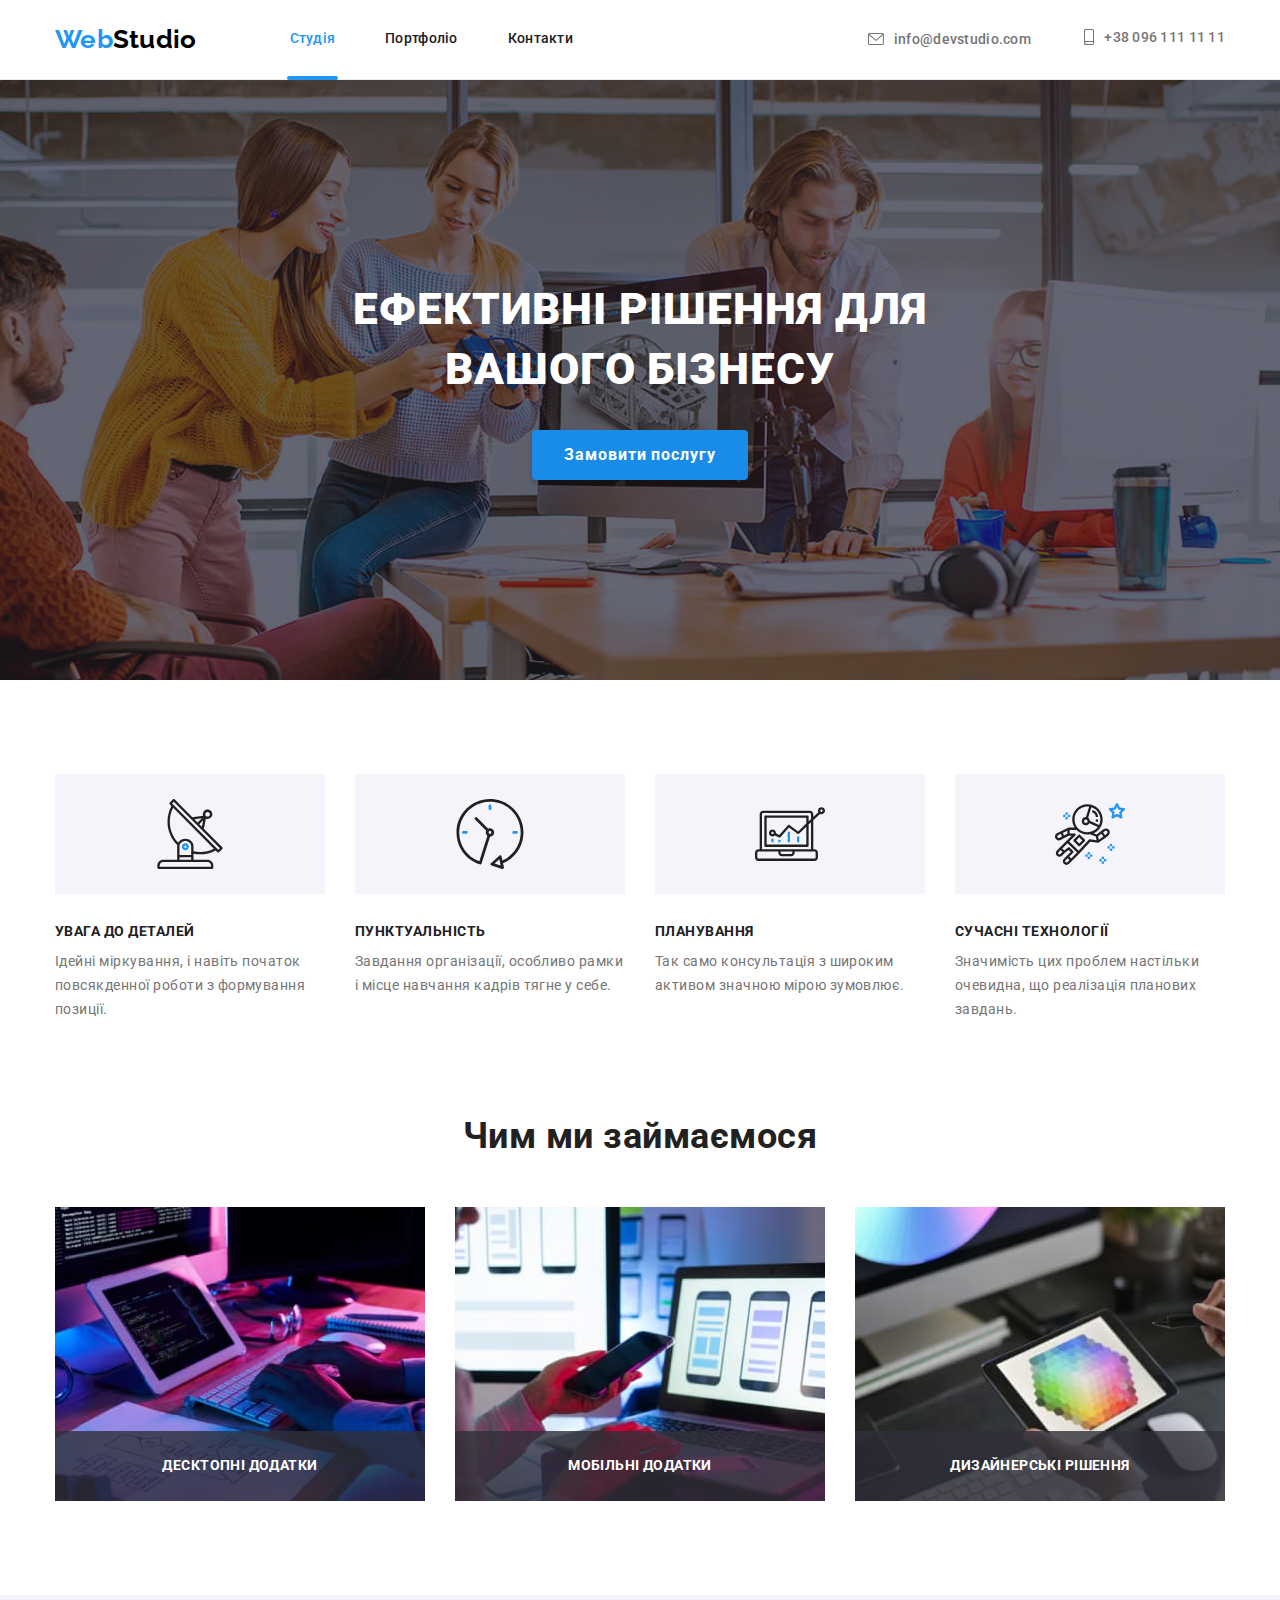
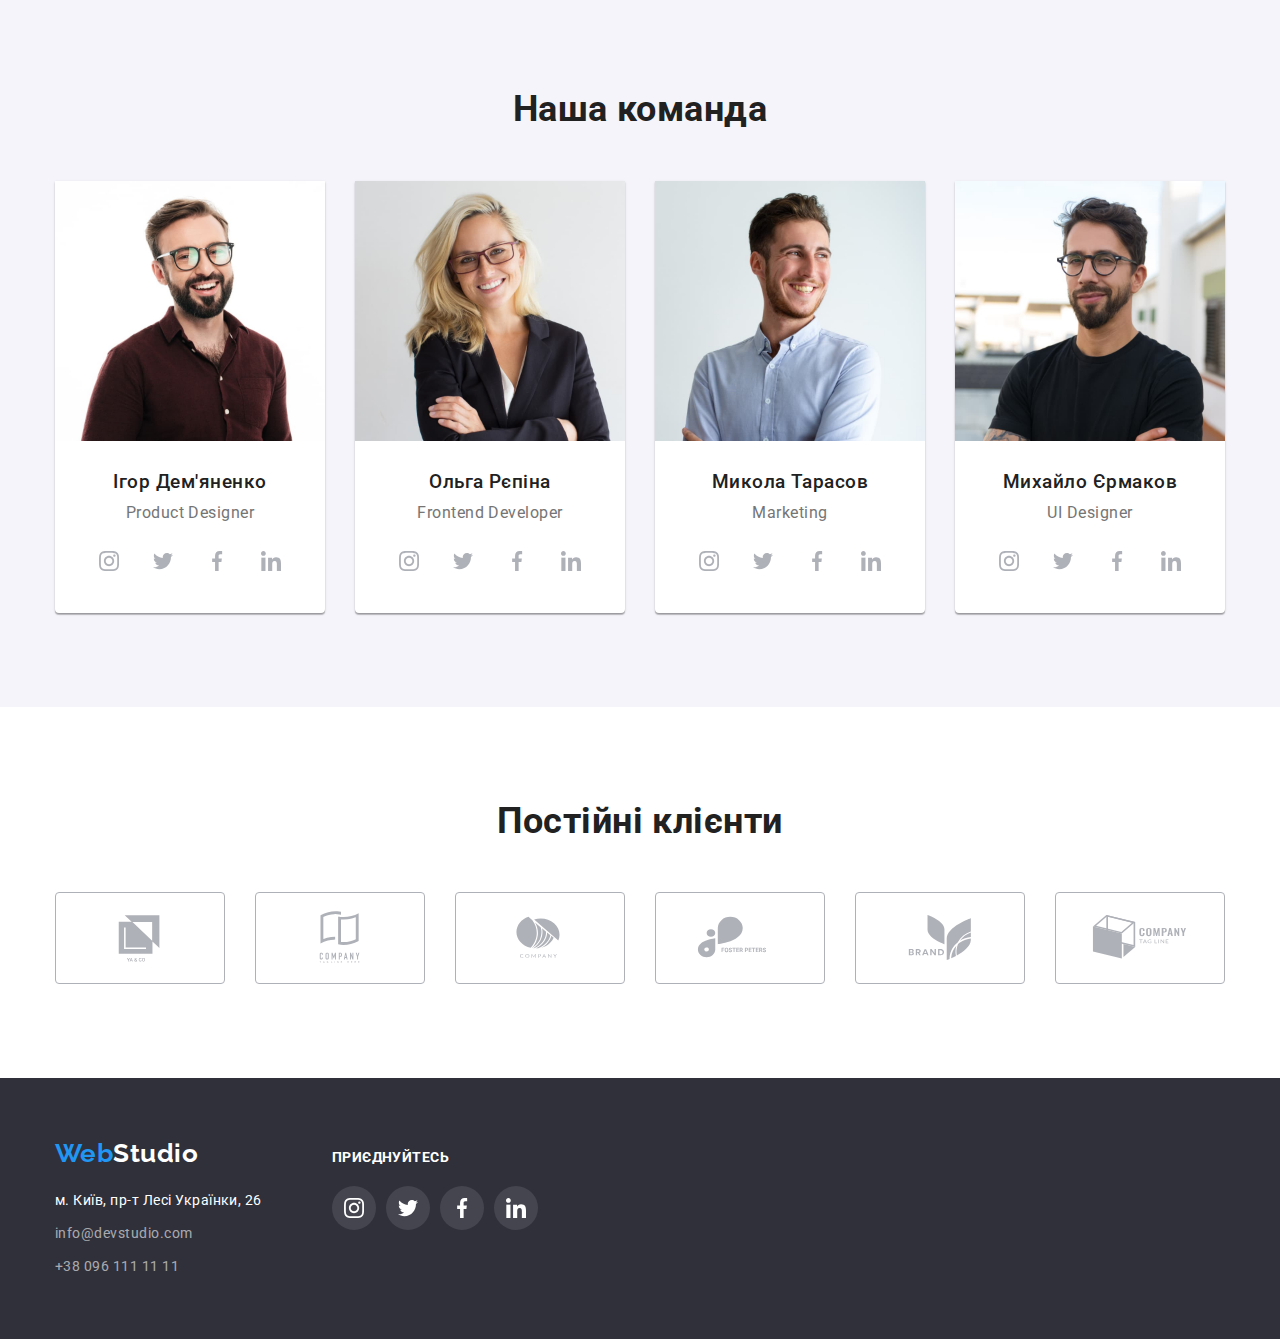
==== index.html @ ce102ca3 "Copied hw5" ====
<!DOCTYPE html>
<html lang="uk">

<head>
    <meta charset="UTF-8">
    <meta name="viewport" content="width=device-width, initial-scale=1.0">
    <title>goit-hw5</title>
    <link
        href="https://fonts.googleapis.com/css2?family=Raleway:wght@700&family=Roboto:wght@400;500;700;900&display=swap"
        rel="stylesheet">
    <link rel="stylesheet" href="https://cdn.jsdelivr.net/npm/modern-normalize@1.1.0/modern-normalize.min.css" />
    <link rel="stylesheet" href="./css/style.css">
</head>

<body>
    <header class="header">
        <div class="header-container container">
            <nav class="header-nav">
                <a href="./index.html" lang="en" class="header-logo logo link"><span
                        class="logo-feature">Web</span>Studio</a>
                <ul class="menu list">
                    <li class="menu-item">
                        <a class="menu-link link current" href="./index.html">Студія</a>
                    </li>
                    <li class="menu-item">
                        <a class="menu-link link" href="./portfolio.html">Портфоліо</a>
                    </li>
                    <li class="menu-item">
                        <a class="menu-link link" href="">Контакти</a>
                    </li>
                </ul>
            </nav>
            <div class="header-links">
                <a class="header-email link" href="mailto:info@devstudio.com">
                    <svg class="email-icon" width="16" height="12">
                        <use href="./images/icons.svg#icon-envelope"></use>
                    </svg>
                    info@devstudio.com</a>
                <a href="tel:+380961111111" class="header-phone-number link">
                    <svg class="tel-icon" width="10" height="16">
                        <use href="./images/icons.svg#icon-smartphone"></use>
                    </svg>
                    +38 096 111 11 11</a>
            </div>
        </div>
    </header>
    <main>
        <section class="hero">
            <div class="hero-container container">
                <h1 class="hero-title">Ефективні рішення для вашого бізнесу</h1>
                <button data-modal-open type="button" class="hero-btn btn">Замовити послугу</button>
                <div class="backdrop is-hidden" data-modal>
                    <div class="modal">
                        <button type="button" class="modal-close-btn" data-modal-close>
                            <svg class="modal-close-btn-icon" width="18" height="18">
                                <use href="./images/icons.svg#icon-close"></use>
                            </svg>
                        </button>
                    </div>
                </div>
            </div>
        </section>
        <section class="feature section">
            <div class="feature-container container">
                <h2 class="feature-title visually-hidden">Особливості</h2>
                <ul class="feature-list list">
                    <li class="feature-item">
                        <div class="feature-icon-wrapper">
                            <svg class="feature-icon icon-antenna" width="70" height="70">
                                <use href="./images/icons.svg#icon-antenna"></use>
                            </svg>
                        </div>
                        <h3 class="feature-sub-title">УВАГА ДО ДЕТАЛЕЙ</h3>
                        <p class="feature-text">Ідейні міркування, і навіть початок повсякденної роботи з формування
                            позиції.</p>
                    </li>
                    <li class="feature-item">
                        <div class="feature-icon-wrapper">
                            <svg class="feature-icon" width="70" height="70">
                                <use href="./images/icons.svg#icon-clock"></use>
                            </svg>
                        </div>
                        <h3 class="feature-sub-title">ПУНКТУАЛЬНІСТЬ</h3>
                        <p class="feature-text">Завдання організації, особливо рамки і місце навчання кадрів тягне у
                            себе.
                        </p>
                    </li>
                    <li class="feature-item">
                        <div class="feature-icon-wrapper">
                            <svg class="feature-icon" width="70" height="70">
                                <use href="./images/icons.svg#icon-diagram"></use>
                            </svg>
                        </div>
                        <h3 class="feature-sub-title">ПЛАНУВАННЯ</h3>
                        <p class="feature-text">Так само консультація з широким активом значною мірою зумовлює.</p>
                    </li>
                    <li class="feature-item">
                        <div class="feature-icon-wrapper">
                            <svg class="feature-icon" width="70" height="70">
                                <use href="./images/icons.svg#icon-astronaut"></use>
                            </svg>
                        </div>
                        <h3 class="feature-sub-title">СУЧАСНІ ТЕХНОЛОГІЇ</h3>
                        <p class="feature-text">Значимість цих проблем настільки очевидна, що реалізація планових
                            завдань.
                        </p>
                    </li>
                </ul>
            </div>
        </section>
        <section class="field section">
            <div class="container">
                <h2 class="field-title title">Чим ми займаємося</h2>
                <ul class="field-list list">
                    <li class="field-item">
                        <div class="field-thumb">
                            <img src="./images/field/field1.jpg" alt="десктопні додатки" class="field-img img"
                                width="370" height="294">
                            <h3 class="field-img-title">Десктопні додатки</h3>
                        </div>
                    </li>
                    <li class="field-item">
                        <div class="field-thumb">
                            <img src="./images/field/field2.jpg" alt="мобільні додатки" class="field-img img"
                                width="370" height="294">
                            <h3 class="field-img-title">Мобільні додатки</h3>
                        </div>
                    </li>
                    <li class="field-item">
                        <div class="field-thumb">
                            <img src="./images/field/field3.jpg" alt="дизайнерські рішення" class="field-img img"
                                width="370" height="294">
                            <h3 class="field-img-title">Дизайнерські рішення</h3>
                        </div>
                    </li>
                </ul>
            </div>
        </section>
        <section class="team section">
            <div class="container">
                <h2 class="team-title title">Наша команда</h2>
                <ul class="team-list list">
                    <li class="staff">
                        <img src="./images/staff/staff1.jpg" alt="фото Ігор Дем'яненко" class="staff-img img"
                            width="270" height="260">
                        <div class="staff-content-wrapper">
                            <h3 class="staff-title">Ігор Дем'яненко</h3>
                            <p class="staff-position">Product Designer</p>
                            <ul class="social-list list">
                                <li class="social-list-item">
                                    <a href="" class="social-list-link">
                                        <svg class="social-list-icon" width="20" height="20">
                                            <use href="./images/icons.svg#icon-instagram"></use>
                                        </svg>
                                    </a>
                                </li>
                                <li class="social-list-item">
                                    <a href="" class="social-list-link">
                                        <svg class="social-list-icon" width="20" height="20">
                                            <use href="./images/icons.svg#icon-twitter"></use>
                                        </svg>
                                    </a>
                                </li>
                                <li class="social-list-item">
                                    <a href="" class="social-list-link">
                                        <svg class="social-list-icon" width="20" height="20">
                                            <use href="./images/icons.svg#icon-facebook"></use>
                                        </svg>
                                    </a>
                                </li>
                                <li class="social-list-item">
                                    <a href="" class="social-list-link">
                                        <svg class="social-list-icon" width="20" height="20">
                                            <use href="./images/icons.svg#icon-linkedin"></use>
                                        </svg>
                                    </a>
                                </li>
                            </ul>
                        </div>
                    </li>
                    <li class="staff">
                        <img src="./images/staff/staff2.jpg" alt="фото Ольга Рєпіна" class="staff-img img" width="270"
                            height="260">
                        <div class="staff-content-wrapper">
                            <h3 class="staff-title">Ольга Рєпіна</h3>
                            <p class="staff-position">Frontend Developer</p>
                            <ul class="social-list list">
                                <li class="social-list-item">
                                    <a href="" class="social-list-link">
                                        <svg class="social-list-icon" width="20" height="20">
                                            <use href="./images/icons.svg#icon-instagram"></use>
                                        </svg>
                                    </a>
                                </li>
                                <li class="social-list-item">
                                    <a href="" class="social-list-link">
                                        <svg class="social-list-icon" width="20" height="20">
                                            <use href="./images/icons.svg#icon-twitter"></use>
                                        </svg>
                                    </a>
                                </li>
                                <li class="social-list-item">
                                    <a href="" class="social-list-link">
                                        <svg class="social-list-icon" width="20" height="20">
                                            <use href="./images/icons.svg#icon-facebook"></use>
                                        </svg>
                                    </a>
                                </li>
                                <li class="social-list-item">
                                    <a href="" class="social-list-link">
                                        <svg class="social-list-icon" width="20" height="20">
                                            <use href="./images/icons.svg#icon-linkedin"></use>
                                        </svg>
                                    </a>
                                </li>
                            </ul>
                        </div>
                    </li>
                    <li class="staff">
                        <img src="./images/staff/staff3.jpg" alt="фото Микола Тарасов" class="staff-img img" width="270"
                            height="260">
                        <div class="staff-content-wrapper">
                            <h3 class="staff-title">Микола Тарасов</h3>
                            <p class="staff-position">Marketing</p>
                            <ul class="social-list list">
                                <li class="social-list-item">
                                    <a href="" class="social-list-link">
                                        <svg class="social-list-icon" width="20" height="20">
                                            <use href="./images/icons.svg#icon-instagram"></use>
                                        </svg>
                                    </a>
                                </li>
                                <li class="social-list-item">
                                    <a href="" class="social-list-link">
                                        <svg class="social-list-icon" width="20" height="20">
                                            <use href="./images/icons.svg#icon-twitter"></use>
                                        </svg>
                                    </a>
                                </li>
                                <li class="social-list-item">
                                    <a href="" class="social-list-link">
                                        <svg class="social-list-icon" width="20" height="20">
                                            <use href="./images/icons.svg#icon-facebook"></use>
                                        </svg>
                                    </a>
                                </li>
                                <li class="social-list-item">
                                    <a href="" class="social-list-link">
                                        <svg class="social-list-icon" width="20" height="20">
                                            <use href="./images/icons.svg#icon-linkedin"></use>
                                        </svg>
                                    </a>
                                </li>
                            </ul>
                        </div>
                    </li>
                    <li class="staff">
                        <img src="./images/staff/staff4.jpg" alt="фото Михайло Єрмаков" class="staff-img img"
                            width="270" height="260">
                        <div class="staff-content-wrapper">
                            <h3 class="staff-title">Михайло Єрмаков</h3>
                            <p class="staff-position">UI Designer</p>
                            <ul class="social-list list">
                                <li class="social-list-item">
                                    <a href="" class="social-list-link">
                                        <svg class="social-list-icon" width="20" height="20">
                                            <use href="./images/icons.svg#icon-instagram"></use>
                                        </svg>
                                    </a>
                                </li>
                                <li class="social-list-item">
                                    <a href="" class="social-list-link">
                                        <svg class="social-list-icon" width="20" height="20">
                                            <use href="./images/icons.svg#icon-twitter"></use>
                                        </svg>
                                    </a>
                                </li>
                                <li class="social-list-item">
                                    <a href="" class="social-list-link">
                                        <svg class="social-list-icon" width="20" height="20">
                                            <use href="./images/icons.svg#icon-facebook"></use>
                                        </svg>
                                    </a>
                                </li>
                                <li class="social-list-item">
                                    <a href="" class="social-list-link">
                                        <svg class="social-list-icon" width="20" height="20">
                                            <use href="./images/icons.svg#icon-linkedin"></use>
                                        </svg>
                                    </a>
                                </li>
                            </ul>
                        </div>
                    </li>
                </ul>
            </div>
        </section>
        <section class="clients section">
            <div class="container">
                <h2 class="clients-title title">Постійні клієнти</h2>
                <ul class="clients-list list">
                    <li class="clients-item">
                        <a href="" class="clients-link">
                            <svg class="clients-icon" width="106" height="60">
                                <use href="./images/icons.svg#icon-logo1"></use>
                            </svg>
                        </a>
                    </li>
                    <li class="clients-item">
                        <a href="" class="clients-link">
                            <svg class="clients-icon" width="106" height="60">
                                <use href="./images/icons.svg#icon-logo2"></use>
                            </svg>
                        </a>
                    </li>
                    <li class="clients-item">
                        <a href="" class="clients-link">
                            <svg class="clients-icon" width="106" height="60">
                                <use href="./images/icons.svg#icon-logo3"></use>
                            </svg>
                        </a>
                    </li>
                    <li class="clients-item">
                        <a href="" class="clients-link">
                            <svg class="clients-icon" width="106" height="60">
                                <use href="./images/icons.svg#icon-logo4"></use>
                            </svg>
                        </a>
                    </li>
                    <li class="clients-item">
                        <a href="" class="clients-link">
                            <svg class="clients-icon" width="106" height="60">
                                <use href="./images/icons.svg#icon-logo5"></use>
                            </svg>
                        </a>
                    </li>
                    <li class="clients-item">
                        <a href="" class="clients-link">
                            <svg class="clients-icon" width="106" height="60">
                                <use href="./images/icons.svg#icon-logo6"></use>
                            </svg>
                        </a>
                    </li>
                </ul>
            </div>

        </section>
    </main>
    <footer class="footer">
        <div class="container footer-container">
            <div class="footer-address">
                <a href="./index.html" lang="en" class="footer-logo logo link"><span
                        class="logo-feature">Web</span>Studio</a>
                <address class="contact">
                    <ul class="contact-list list">
                        <li class="contact-item">
                            <a href="https://goo.gl/maps/WSS5QyxdvY6HkFST6" target="_blank" rel="noopener noreferrer"
                                class="contact-address link"> м. Київ,
                                пр-т Лесі Українки, 26</a>
                        </li>
                        <li class="contact-item">
                            <a href="mailto:info@devstudio.com" class="contact-email link">info@devstudio.com</a> <br>
                        </li>
                        <li class="contact-item">
                            <a href="tel:+380961111111" class="contact-phone link">+38 096 111 11 11</a>
                        </li>
                    </ul>
                </address>
            </div>
            <div class="footer-social">
                <h3 class="footer-social-title">приєднуйтесь</h3>
                <ul class="social-list list">
                    <li class="social-list-item">
                        <a href="" class="social-list-link social-list-link-footer">
                            <svg class="social-list-icon social-list-icon-footer" width="20" height="20">
                                <use href="./images/icons.svg#icon-instagram"></use>
                            </svg>
                        </a>
                    </li>
                    <li class="social-list-item">
                        <a href="" class="social-list-link social-list-link-footer">
                            <svg class="social-list-icon social-list-icon-footer" width="20" height="20">
                                <use href="./images/icons.svg#icon-twitter"></use>
                            </svg>
                        </a>
                    </li>
                    <li class="social-list-item">
                        <a href="" class="social-list-link social-list-link-footer">
                            <svg class="social-list-icon social-list-icon-footer" width="20" height="20">
                                <use href="./images/icons.svg#icon-facebook"></use>
                            </svg>
                        </a>
                    </li>
                    <li class="social-list-item">
                        <a href="" class="social-list-link social-list-link-footer">
                            <svg class="social-list-icon social-list-icon-footer" width="20" height="20">
                                <use href="./images/icons.svg#icon-linkedin"></use>
                            </svg>
                        </a>
                    </li>
                </ul>
            </div>
        </div>
    </footer>
    <script src="./js/modal.js"></script>
</body>

</html>
---- css/style.css ----
/* цвет основного текста #212121 */
/* вторичный цвет текста  #757575*/
/* цвет инфо текста rgba(255, 255, 255, 0.6) */
/* акцент #2196F3 */

:root {
  --primary-font: 'Roboto', sans-serif;
  --secondary-font: 'Raleway', sans-serif;
  --primary-text-color: #212121;
  --desc-text-color: #757575;
  --info-text-color: rgba(255, 255, 255, 0.6);
  --accent-color: #2196f3;
  --transition-dur-and-func: 250ms cubic-bezier(0.4, 0, 0.2, 1);
}

h1,
h2,
h3,
h4,
h5,
h6,
p {
  margin-top: 0;
  margin-bottom: 0;
}

ul,
ol {
  margin-top: 0;
  margin-bottom: 0;
  padding-left: 0;
}

.img {
  display: block;
}

.list {
  list-style: none;
}

.link {
  text-decoration: none;
}

.btn {
  cursor: pointer;
  border: none;
}

body {
  background-color: white;
  color: var(--primary-text-color);
  font-family: var(--primary-font);
  font-weight: 400;
  font-style: normal;
  letter-spacing: 0.03em;
}

.visually-hidden {
  position: absolute;
  width: 1px;
  height: 1px;
  margin: -1px;
  padding: 0;
  overflow: hidden;
  border: 0;
  clip: rect(0 0 0 0);
}

.container {
  width: 1200px;
  margin: 0 auto;
  padding-left: 15px;
  padding-right: 15px;
  /* outline: 1px solid tomato; */
}

.section {
  padding: 94px 0;
}

/* ==================== COMPONENTS ==================== */
.title {
  font-weight: 700;
  font-size: 36px;
  line-height: 1.16;
  text-align: center;
  margin-bottom: 50px;
}

.logo {
  font-family: var(--secondary-font);
  font-weight: 700;
  font-size: 26px;
  line-height: 1.19;
}
/* ==================== /COMPONENTS ==================== */

/* ==================== HEADER ==================== */
.header {
  font-weight: 500;
  font-size: 14px;
  line-height: 1.14;
  letter-spacing: 0.02em;
  padding: 24px 0;
  border-bottom: 1px solid #ececec;
}

.header-container {
  display: flex;
  align-items: center;
  justify-content: space-between;
}

.header-nav {
  display: flex;
  column-gap: 93px;
  align-items: center;
}

.menu {
  display: flex;
  column-gap: 50px;
}

.header-logo {
  color: #000000;
}

.logo-feature {
  color: var(--accent-color);
}

.menu-link {
  color: var(--primary-text-color);
  transition: color var(--transition-dur-and-func);
}

.menu-link:hover,
.menu-link:focus {
  color: var(--accent-color);
}

.current {
  position: relative;
  color: var(--accent-color);
}

.current::after {
  content: '';
  position: absolute;
  top: 100%;
  left: -5%;
  width: 110%;
  border: 2px solid var(--accent-color);
  border-radius: 2px;
  background: var(--accent-color);
  margin-top: 30px;
}

/* email */
.header-email {
  display: inline-flex;
  align-items: center;
  column-gap: 10px;
  color: var(--desc-text-color);
  margin-right: 50px;
  transition: color var(--transition-dur-and-func);
}

.header-email:hover,
.header-email:focus {
  color: var(--accent-color);
}

.email-icon {
  fill: var(--desc-text-color);
  transition: fill var(--transition-dur-and-func);
}

.header-email:hover .email-icon,
.header-email:focus .email-icon {
  fill: var(--accent-color);
}

/* tel */
.header-phone-number {
  display: inline-flex;
  align-items: center;
  column-gap: 10px;
  color: var(--desc-text-color);
  transition: color var(--transition-dur-and-func);
}

.header-phone-number:hover,
.header-phone-number:focus {
  color: var(--accent-color);
}

.tel-icon {
  fill: var(--desc-text-color);
  transition: fill var(--transition-dur-and-func);
}

.header-phone-number:hover .tel-icon,
.header-phone-number:focus .tel-icon {
  fill: var(--accent-color);
}
/* ==================== /HEADER ==================== */

/* ==================== HERO ==================== */
.hero {
  text-align: center;
  letter-spacing: 0.06em;

  max-width: 1600px;
  height: 600px;
  margin: 0 auto;
  background-image: linear-gradient(to right, rgba(47, 48, 58, 0.4), rgba(47, 48, 58, 0.4)),
    url('../images/hero/hero.jpg');
  background-repeat: no-repeat;
  background-size: cover;
  background-position: center center;
}

.hero-container {
  padding: 200px 0;
}

.hero-title {
  font-weight: 900;
  font-size: 44px;
  line-height: 1.36;
  text-transform: uppercase;
  color: #ffffff;
  max-width: 696px;
  margin: 0 auto;
  margin-bottom: 30px;
}

.hero-btn {
  font-weight: 700;
  font-size: 16px;
  line-height: 1.88;
  letter-spacing: 0.06em;
  background-color: #188ce8;
  color: #ffffff;
  transition: background-color var(--transition-dur-and-func);
  box-shadow: 0px 4px 4px rgba(0, 0, 0, 0.15);
  border-radius: 4px;
  padding: 10px 32px;
}

.hero-btn:hover,
.hero-btn:focus {
  background-color: var(--accent-color);
}
/* ==================== /HERO ==================== */

/* ==================== BACKDROP ==================== */
.backdrop.is-hidden {
  visibility: hidden;
  opacity: 0;
  pointer-events: none;
}

.backdrop {
  position: fixed;
  top: 0;
  left: 0;
  z-index: 1000;
  width: 100%;
  height: 100%;
  background-color: rgba(0, 0, 0, 0.2);
  opacity: 1;
  visibility: visible;
  transition: opacity var(--transition-dur-and-func), visibility var(--transition-dur-and-func);
}

.modal {
  position: absolute;
  top: 50%;
  left: 50%;
  transform: translate(-50%, -50%);
  min-width: 528px;
  min-height: 581px;
  background-color: #fff;
  padding: 40px;
}

.modal-close-btn {
  position: absolute;
  top: 8px;
  right: 8px;
  display: flex;
  justify-content: center;
  align-items: center;
  width: 30px;
  height: 30px;
  border-radius: 50%;
  background-color: transparent;
  transition: border-color var(--transition-dur-and-func);
  border: 1px solid rgba(0, 0, 0, 0.1);
  padding: 0;
}

.modal-close-btn:hover,
.modal-close-btn:focus {
  border-color: var(--accent-color);
}

.modal-close-btn-icon {
  fill: #303030;
  transition: fill var(--transition-dur-and-func);
}

.modal-close-btn:hover .modal-close-btn-icon,
.modal-close-btn:focus .modal-close-btn-icon {
  fill: var(--accent-color);
}

/* ==================== /BACKDROP ==================== */

/* ==================== FEATURE ==================== */
.feature-list {
  display: flex;
  flex-wrap: wrap;
  gap: 30px;
}

.feature-item {
  flex-basis: calc((100% - 90px) / 4);
}

.feature-icon-wrapper {
  display: flex;
  justify-content: center;
  align-items: center;
  height: 120px;
  background-color: #f5f4fa;
  margin-bottom: 30px;
}

.feature-sub-title {
  font-weight: 700;
  font-size: 14px;
  line-height: 1.14;
  text-transform: uppercase;
  margin-bottom: 10px;
}

.feature-text {
  font-size: 14px;
  line-height: 1.71;
  color: var(--desc-text-color);
}
/* ==================== /FEATURE ==================== */

/* ==================== FIELD ==================== */
.field {
  padding-top: 0;
}

.field-list {
  display: flex;
  flex-wrap: wrap;
  gap: 30px;
}

.field-item {
  flex-basis: calc((100% - 60px) / 3);
}
.field-thumb {
  position: relative;
}

.field-img-title {
  position: absolute;
  top: 88%;
  left: 50%;
  transform: translate(-50%, -50%);
  width: 100%;
  font-weight: 700;
  font-size: 14px;
  line-height: 1.14;
  text-align: center;
  letter-spacing: 0.03em;
  text-transform: uppercase;
  color: #ffffff;
  background: rgba(47, 48, 58, 0.8);
  padding: 27px 0;
}

/* ==================== /FIELD ==================== */

/* ==================== TEAM ==================== */
.team {
  background-color: #f5f4fa;
}

.team-list {
  display: flex;
  flex-wrap: wrap;
  gap: 30px;
}

.staff {
  flex-basis: calc((100% - 90px) / 4);
  font-size: 16px;
  line-height: 1.19;
  box-shadow: 0px 1px 3px rgba(0, 0, 0, 0.12), 0px 1px 1px rgba(0, 0, 0, 0.14),
    0px 2px 1px rgba(0, 0, 0, 0.2);
  border-radius: 0px 0px 4px 4px;
  background-color: #fff;
}

.staff-content-wrapper {
  padding: 30px 0;
  text-align: center;
}

.staff-title {
  font-weight: 500;
  margin-bottom: 10px;
}

.staff-position {
  color: var(--desc-text-color);
  margin-bottom: 16px;
}

.social-list {
  display: flex;
  justify-content: center;
  column-gap: 10px;
}

.social-list-link {
  display: flex;
  justify-content: center;
  align-items: center;
  width: 44px;
  height: 44px;
  border-radius: 50%;
  background-color: #ffffff;
  transition: background-color var(--transition-dur-and-func);
}

.social-list-link:hover,
.social-list-link:focus {
  background-color: var(--accent-color);
}

.social-list-icon {
  fill: #afb1b8;
  transition: fill var(--transition-dur-and-func);
}

.social-list-link:hover .social-list-icon,
.social-list-link:focus .social-list-icon {
  fill: #ffffff;
}
/* ==================== /TEAM ==================== */

/* ==================== CLIENTS ==================== */
.clients-list {
  display: flex;
  flex-wrap: wrap;
  gap: 30px;
}

.clients-item {
  flex-basis: calc((100% - 150px) / 6);
}

.clients-link {
  display: flex;
  justify-content: center;
  align-items: center;
  height: 92px;
  border: 1px solid #afb1b8;
  border-radius: 4px;
  transition: border var(--transition-dur-and-func);
}

.clients-icon {
  fill: #afb1b8;
  transition: fill var(--transition-dur-and-func);
}

.clients-link:hover,
.clients-link:focus {
  border: 1px solid var(--accent-color);
}

.clients-link:hover .clients-icon,
.clients-link:focus .clients-icon {
  fill: var(--accent-color);
}
/* ==================== /CLIENTS ==================== */

/* ==================== PORTFOLIO ==================== */
.filters-menu {
  display: flex;
  justify-content: center;
  flex-wrap: wrap;
  column-gap: 8px;
  margin-bottom: 50px;
}

.filters-btn {
  min-width: 73px;
  padding: 6px 22px;
  font-style: normal;
  font-weight: 500;
  font-size: 16px;
  line-height: 1.62;
  letter-spacing: 0.03em;
  background-color: #f5f4fa;
  transition: box-shadow var(--transition-dur-and-func),
    background-color var(--transition-dur-and-func), color var(--transition-dur-and-func);
  border-radius: 4px;
}

.filters-btn:hover,
.filters-btn:focus {
  box-shadow: 0px 3px 1px rgba(0, 0, 0, 0.1), 0px 1px 2px rgba(0, 0, 0, 0.08),
    0px 2px 2px rgba(0, 0, 0, 0.12);
  background-color: var(--accent-color);
  color: #ffffff;
}

.project-list {
  display: flex;
  flex-wrap: wrap;
  gap: 30px;
}

.project-item {
  flex-basis: calc((100% - 60px) / 3);
  transition: box-shadow var(--transition-dur-and-func);
}

.project-item:hover,
.project-item:focus {
  box-shadow: 0px 1px 1px rgba(0, 0, 0, 0.12), 0px 4px 4px rgba(0, 0, 0, 0.06),
    1px 4px 6px rgba(0, 0, 0, 0.16);
}

.project-wrapper {
  border: 1px solid #eeeeee;
  border-top: 0;
  padding: 20px 24px;
}

.project-title {
  font-style: normal;
  font-weight: 700;
  font-size: 18px;
  line-height: 2;
  letter-spacing: 0.06em;
  color: var(--primary-text-color);
  margin-bottom: 4px;
}

.project-text {
  font-style: normal;
  font-size: 16px;
  line-height: 1.88;
  color: var(--desc-text-color);
}

.project-thumb {
  position: relative;
  overflow: hidden;
}

.project-thumb-text {
  outline: 1px solid tomato;
  position: absolute;
  top: 50%;
  left: 0%;
  transform: translateY(90%);
  transition: transform 250ms cubic-bezier(0.4, 0, 0.2, 1);
  width: 100%;
  height: 100%;
  opacity: 1;
  font-size: 18px;
  line-height: 1.56;
  letter-spacing: 0.03em;
  background: rgba(33, 150, 243, 0.9);
  color: #ffffff;
  padding: 63px 24px;
}

.project-item:hover .project-thumb-text,
.project-item:focus .project-thumb-text {
  transform: translateY(-50%);
}
/* ==================== /PORTFOLIO ==================== */

/* ==================== FOOTER ==================== */
.footer {
  background-color: #2f303a;
  padding: 60px 0;
}

.footer-logo {
  color: #ffffff;
}

.contact {
  margin-top: 20px;
}

.contact-item {
  font-style: normal;
  font-size: 14px;
  line-height: 1.71;
  margin-bottom: 9px;
}
.contact-item:last-child {
  margin-bottom: 0;
}

.contact-address {
  color: #ffffff;
}

.contact-phone,
.contact-email {
  color: var(--info-text-color);
}

/* social */
.footer-container {
  display: flex;
  column-gap: 70px;
}

.footer-social-title {
  font-style: normal;
  font-weight: 700;
  font-size: 14px;
  line-height: 1.14;
  letter-spacing: 0.03em;
  text-transform: uppercase;
  color: #ffffff;
  margin-bottom: 20px;
  margin-top: 12px;
}

.social-list-icon-footer {
  fill: #ffffff;
}
.social-list-link-footer {
  background: rgba(255, 255, 255, 0.1);
}

/* ==================== /FOOTER ==================== */
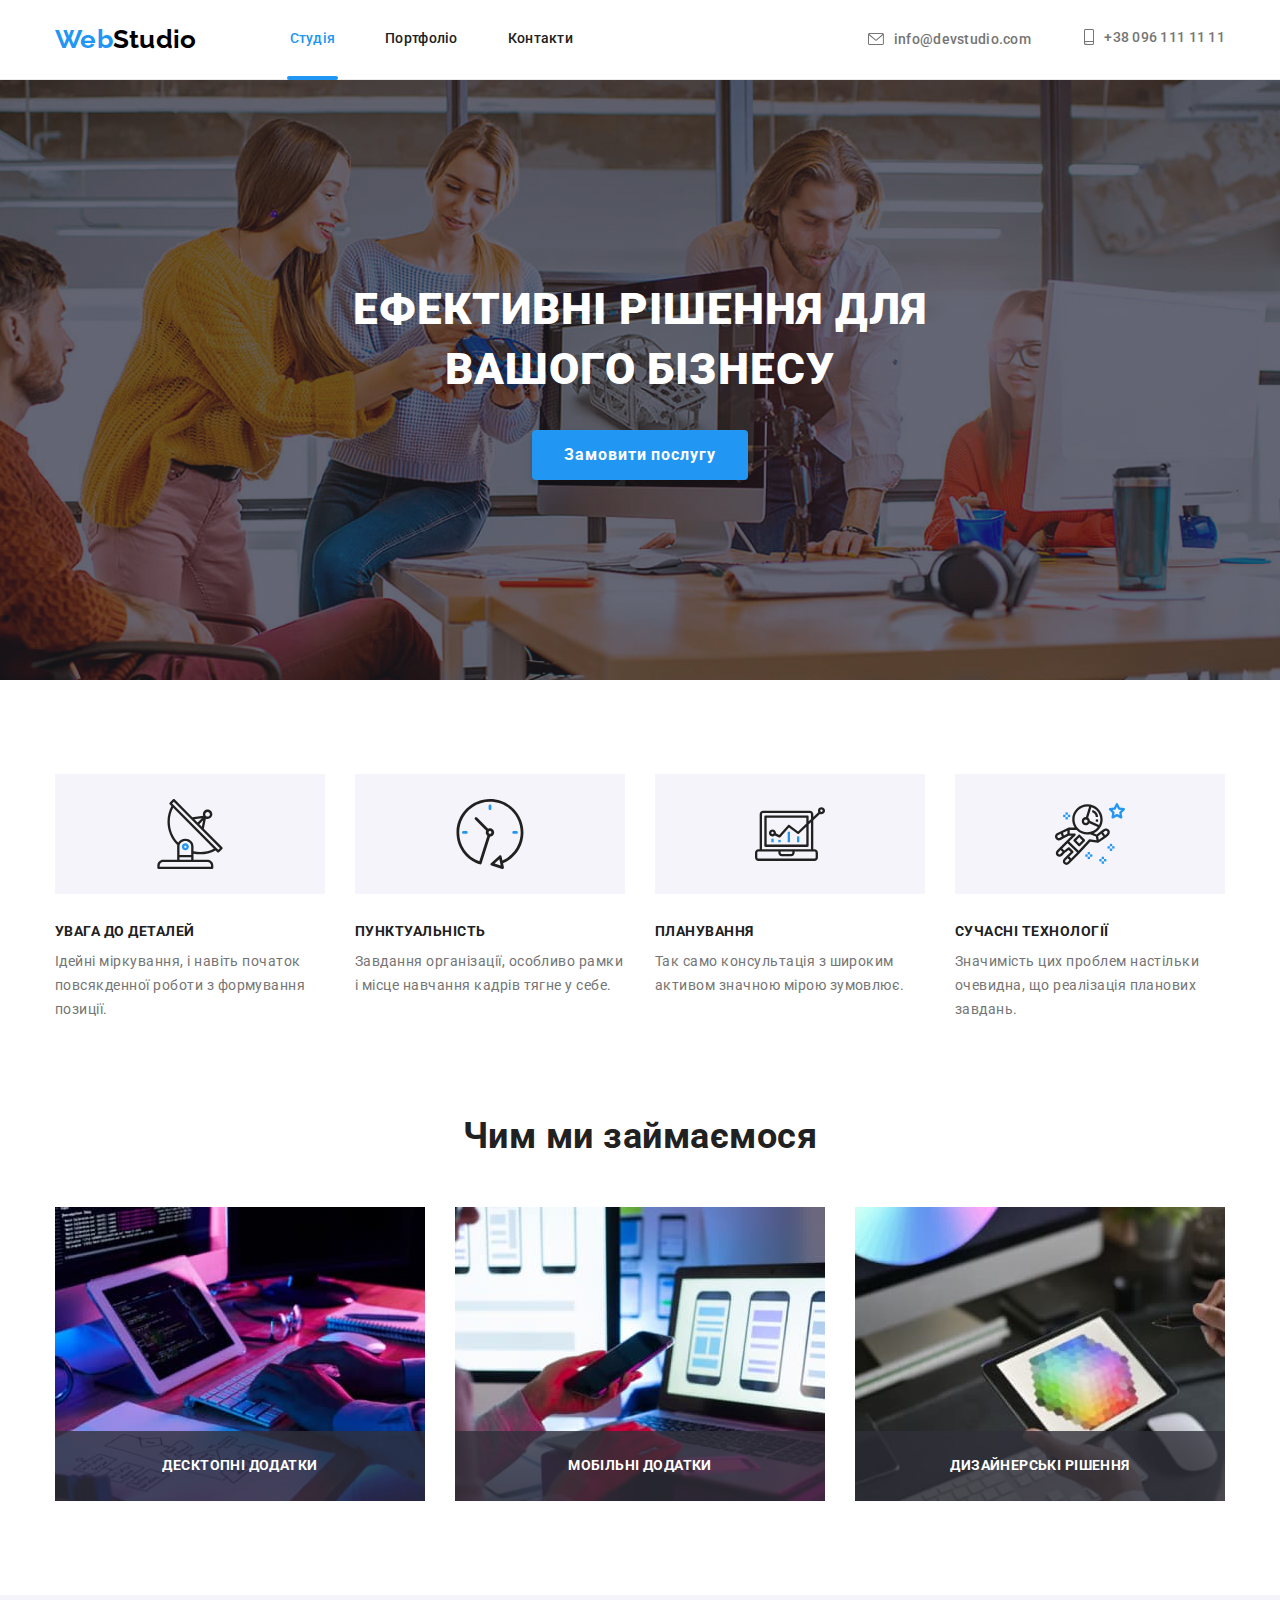
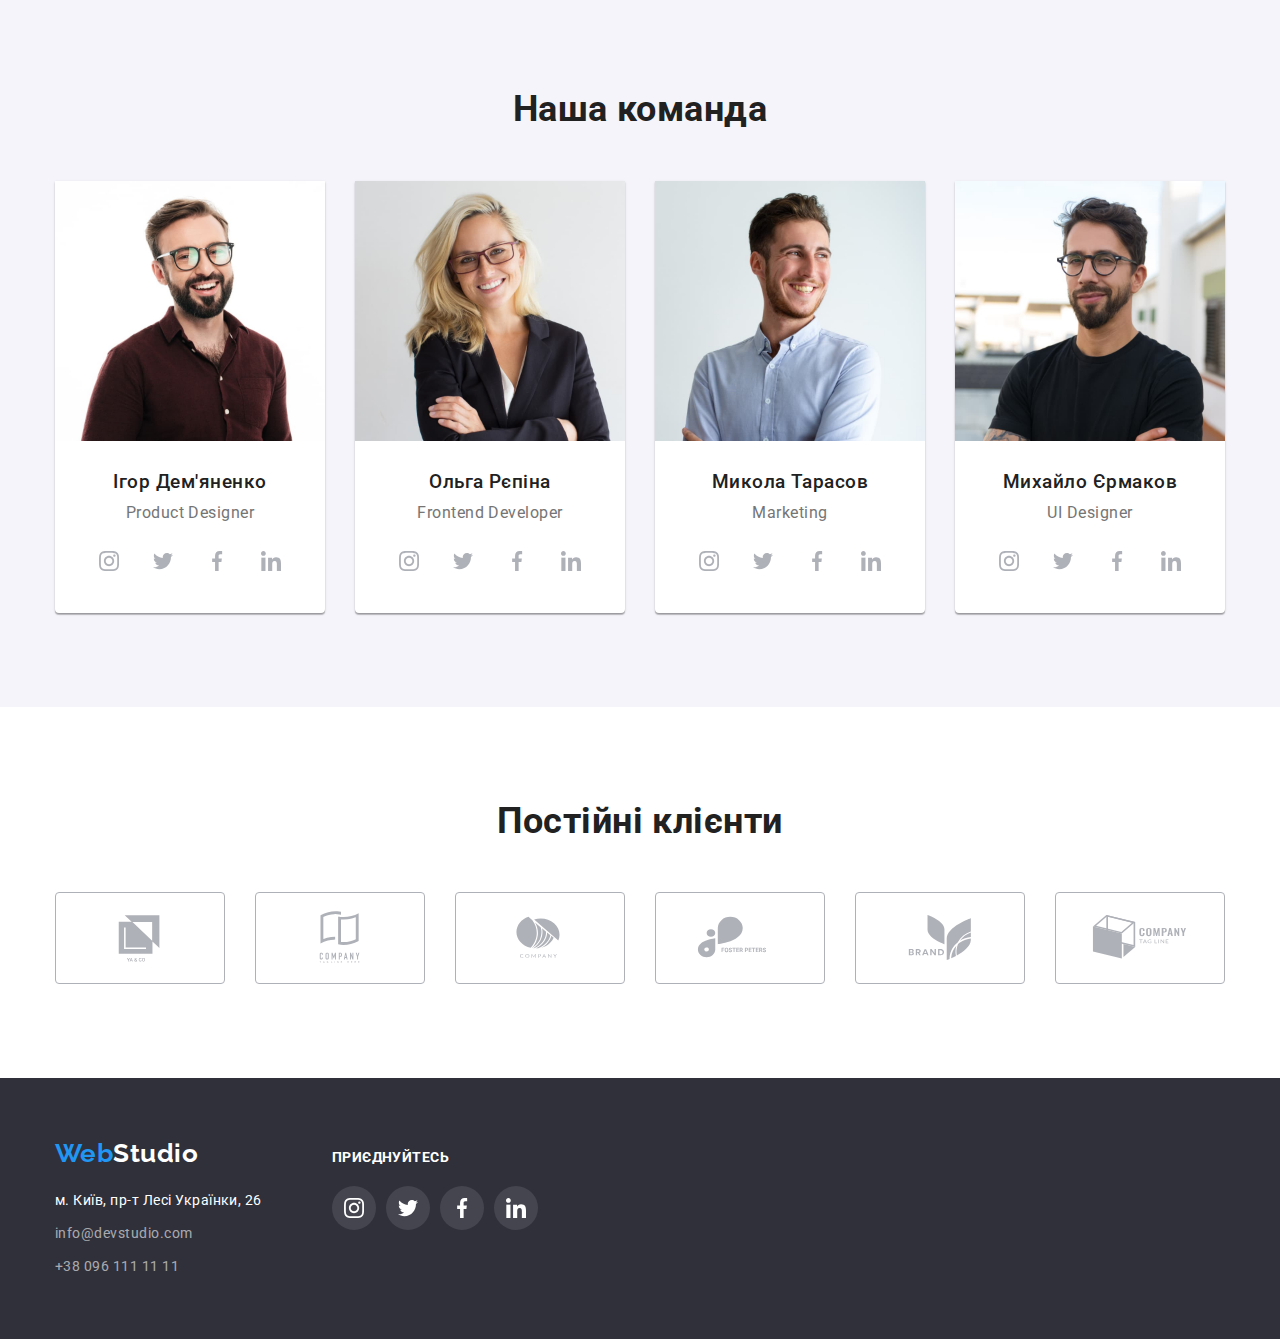
==== commit 8cf01a28: "Added modal form" ====
--- a/index.html
+++ b/index.html
@@ -48,7 +48,7 @@
         <section class="hero">
             <div class="hero-container container">
                 <h1 class="hero-title">Ефективні рішення для вашого бізнесу</h1>
-                <button data-modal-open type="button" class="hero-btn btn">Замовити послугу</button>
+                <button data-modal-open type="button" class="hero-btn blue-btn btn">Замовити послугу</button>
                 <div class="backdrop is-hidden" data-modal>
                     <div class="modal">
                         <button type="button" class="modal-close-btn" data-modal-close>
@@ -56,6 +56,54 @@
                                 <use href="./images/icons.svg#icon-close"></use>
                             </svg>
                         </button>
+                        <p class="modal-caption">Залиште свої дані, ми вам передзвонимо</p>
+                        <form class="modal-form">
+                            <label class="modal-form-field">
+                                <span class="modal-form-field-desc">Ім'я</span>
+                                <span class="modal-form-input-wrapper">
+                                    <input name="user_name" type="text" class="modal-form-input"
+                                        pattern="[a-zA-Zа-яА-ЯіІїЇ]+" required />
+                                    <svg class="modal-form-icon" width="18" height="18">
+                                        <use href="./images/icons.svg#icon-person-modal"></use>
+                                    </svg>
+                                </span>
+                            </label>
+                            <label class="modal-form-field">
+                                <span class="modal-form-field-desc">Телефон</span>
+                                <span class="modal-form-input-wrapper">
+                                    <input name="user_phone_number" type="tel" class="modal-form-input"
+                                        pattern="[0-9]{3}-[0-9]{3}-[0-9]{2}-[0-9]{2}" required />
+                                    <svg class="modal-form-icon modal-phone-icon" width="18" height="18">
+                                        <use href="./images/icons.svg#icon-phone"></use>
+                                    </svg>
+                                </span>
+                            </label>
+                            <label class="modal-form-field">
+                                <span class="modal-form-field-desc">Пошта</span>
+                                <span class="modal-form-input-wrapper">
+                                    <input name="user_phone_number" type="email" class="modal-form-input" required />
+                                    <svg class="modal-form-icon" width="18" height="18">
+                                        <use href="./images/icons.svg#icon-email-modal"></use>
+                                    </svg>
+                                </span>
+                            </label>
+                            <label class="modal-form-field">
+                                <span class="modal-form-field-desc">Коментар</span>
+                                <textarea name="user_message" class="modal-form-message"
+                                    placeholder="Введіть текст"></textarea>
+                            </label>
+                            <label class="modal-form-check-wrapper">
+                                <input name="user_policy" type="checkbox" class="modal-form-check visually-hidden" />
+                                <svg class="modal-form-own-check" width="16" height="16">
+                                    <use class="modal-form-own-check-icon" href="./images/icons.svg#icon-check">
+                                    </use>
+                                </svg>
+                                Погоджуюся з розсилкою та приймаю&nbsp;<a class="modal-form-check-link" href="">Умови
+                                    договору</a>
+                            </label>
+                            <button type="submit" class="modal-form-btn blue-btn btn">Відправити</button>
+
+                        </form>
                     </div>
                 </div>
             </div>
--- a/css/style.css
+++ b/css/style.css
@@ -94,6 +94,23 @@
   font-weight: 700;
   font-size: 26px;
   line-height: 1.19;
+}
+
+.blue-btn:hover,
+.blue-btn:focus {
+  background-color: #188ce8;
+}
+
+.blue-btn {
+  font-weight: 700;
+  font-size: 16px;
+  line-height: 1.88;
+  letter-spacing: 0.06em;
+  background-color: var(--accent-color);
+  color: #ffffff;
+  transition: background-color var(--transition-dur-and-func);
+  box-shadow: 0px 4px 4px rgba(0, 0, 0, 0.15);
+  border-radius: 4px;
 }
 /* ==================== /COMPONENTS ==================== */
 
@@ -240,21 +257,7 @@
 }
 
 .hero-btn {
-  font-weight: 700;
-  font-size: 16px;
-  line-height: 1.88;
-  letter-spacing: 0.06em;
-  background-color: #188ce8;
-  color: #ffffff;
-  transition: background-color var(--transition-dur-and-func);
-  box-shadow: 0px 4px 4px rgba(0, 0, 0, 0.15);
-  border-radius: 4px;
   padding: 10px 32px;
-}
-
-.hero-btn:hover,
-.hero-btn:focus {
-  background-color: var(--accent-color);
 }
 /* ==================== /HERO ==================== */
 
@@ -319,8 +322,135 @@
 .modal-close-btn:focus .modal-close-btn-icon {
   fill: var(--accent-color);
 }
-
 /* ==================== /BACKDROP ==================== */
+
+/* ==================== MODAL FORM ==================== */
+.modal-caption {
+  font-weight: 700;
+  font-size: 20px;
+  line-height: 1.15;
+  text-align: center;
+  margin-bottom: 12px;
+}
+
+.modal-form {
+  display: flex;
+  flex-direction: column;
+  row-gap: 10px;
+}
+
+.modal-form-field-desc {
+  display: block;
+  text-align: start;
+  font-size: 12px;
+  line-height: 1.16;
+  letter-spacing: 0.01em;
+  color: var(--desc-text-color);
+  margin-bottom: 4px;
+}
+
+.modal-form-input-wrapper {
+  position: relative;
+  display: block;
+}
+
+.modal-form-input {
+  width: 100%;
+  height: 40px;
+  border: 1px solid rgba(33, 33, 33, 0.2);
+  border-radius: 4px;
+  padding-left: 42px;
+  transition: border-color var(--transition-dur-and-func);
+}
+
+.modal-form-input:focus {
+  outline: none;
+  border-color: var(--accent-color);
+}
+.modal-phone-icon {
+  padding: 2.5px;
+}
+
+.modal-form-icon {
+  position: absolute;
+  top: 50%;
+  left: 12px;
+  transform: translateY(-50%);
+  display: block;
+  transition: fill var(--transition-dur-and-func);
+}
+
+.modal-form-input:focus + .modal-form-icon {
+  fill: var(--accent-color);
+}
+
+.modal-form-message {
+  width: 100%;
+  height: 120px;
+  resize: none;
+  padding: 12px 16px;
+  border: 1px solid rgba(33, 33, 33, 0.2);
+  border-radius: 4px;
+  transition: border-color var(--transition-dur-and-func);
+}
+
+.modal-form-message::placeholder {
+  font-size: 12px;
+  line-height: 1.16;
+  letter-spacing: 0.01em;
+  color: rgba(117, 117, 117, 0.5);
+}
+
+.modal-form-message:focus {
+  outline: none;
+  border-color: var(--accent-color);
+}
+
+.modal-form-check-wrapper {
+  display: flex;
+  align-items: center;
+  font-size: 14px;
+  line-height: 1.71;
+  color: var(--desc-text-color);
+}
+
+.modal-form-own-check {
+  border: 1px solid var(--primary-text-color);
+  border-radius: 4px;
+  cursor: pointer;
+  padding: 2px;
+  margin-right: 8px;
+}
+
+.modal-form-check:checked + .modal-form-own-check {
+  background-color: var(--accent-color);
+  border-color: var(--accent-color);
+}
+
+.modal-form-check:focus + .modal-form-own-check {
+  outline: 2px solid rgba(0, 0, 255, 0.5);
+}
+
+.modal-form-own-check-icon {
+  display: none;
+  fill: #ffffff;
+}
+
+.modal-form-check:checked + .modal-form-own-check .modal-form-own-check-icon {
+  display: block;
+}
+
+.modal-form-check-link {
+  color: var(--accent-color);
+}
+
+.modal-form-btn {
+  align-self: center;
+  padding: 10px 52px;
+  margin-top: 20px;
+}
+
+/* ==================== /MODAL FORM ==================== */
 
 /* ==================== FEATURE ==================== */
 .feature-list {
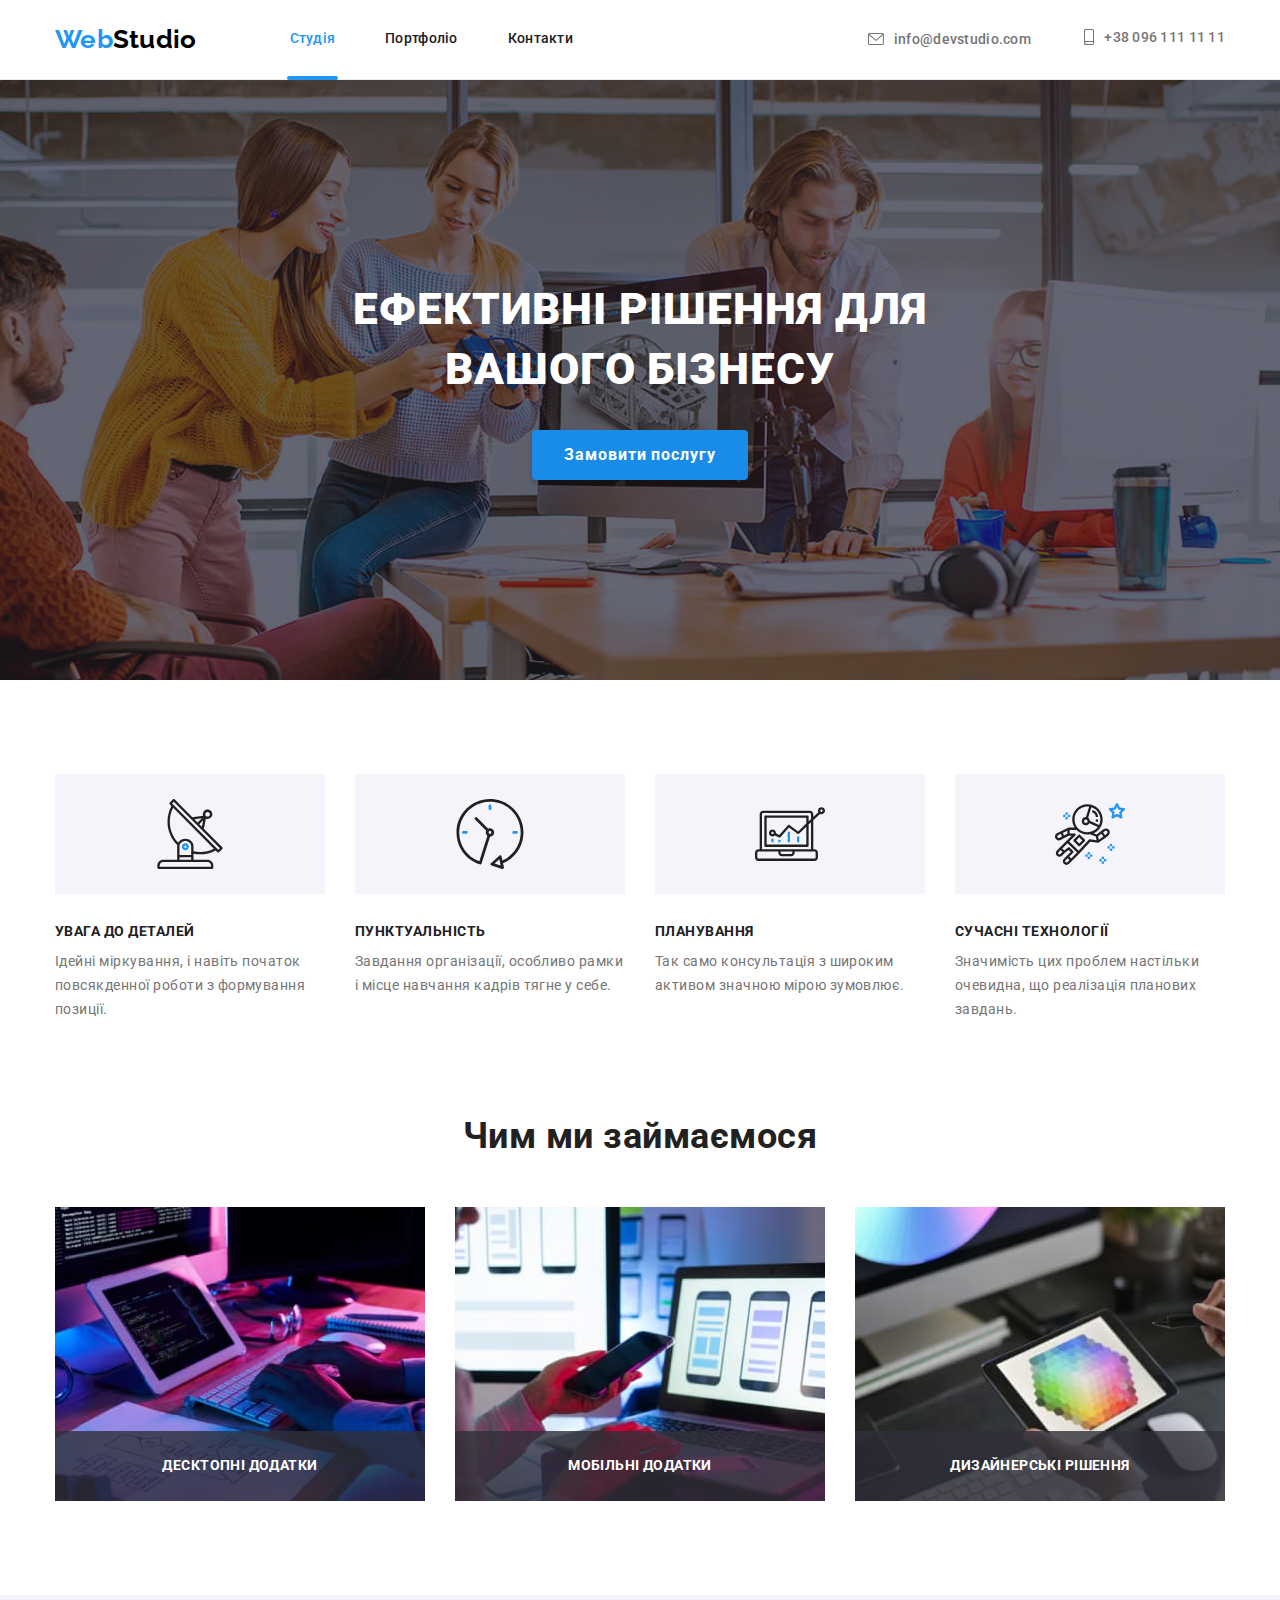
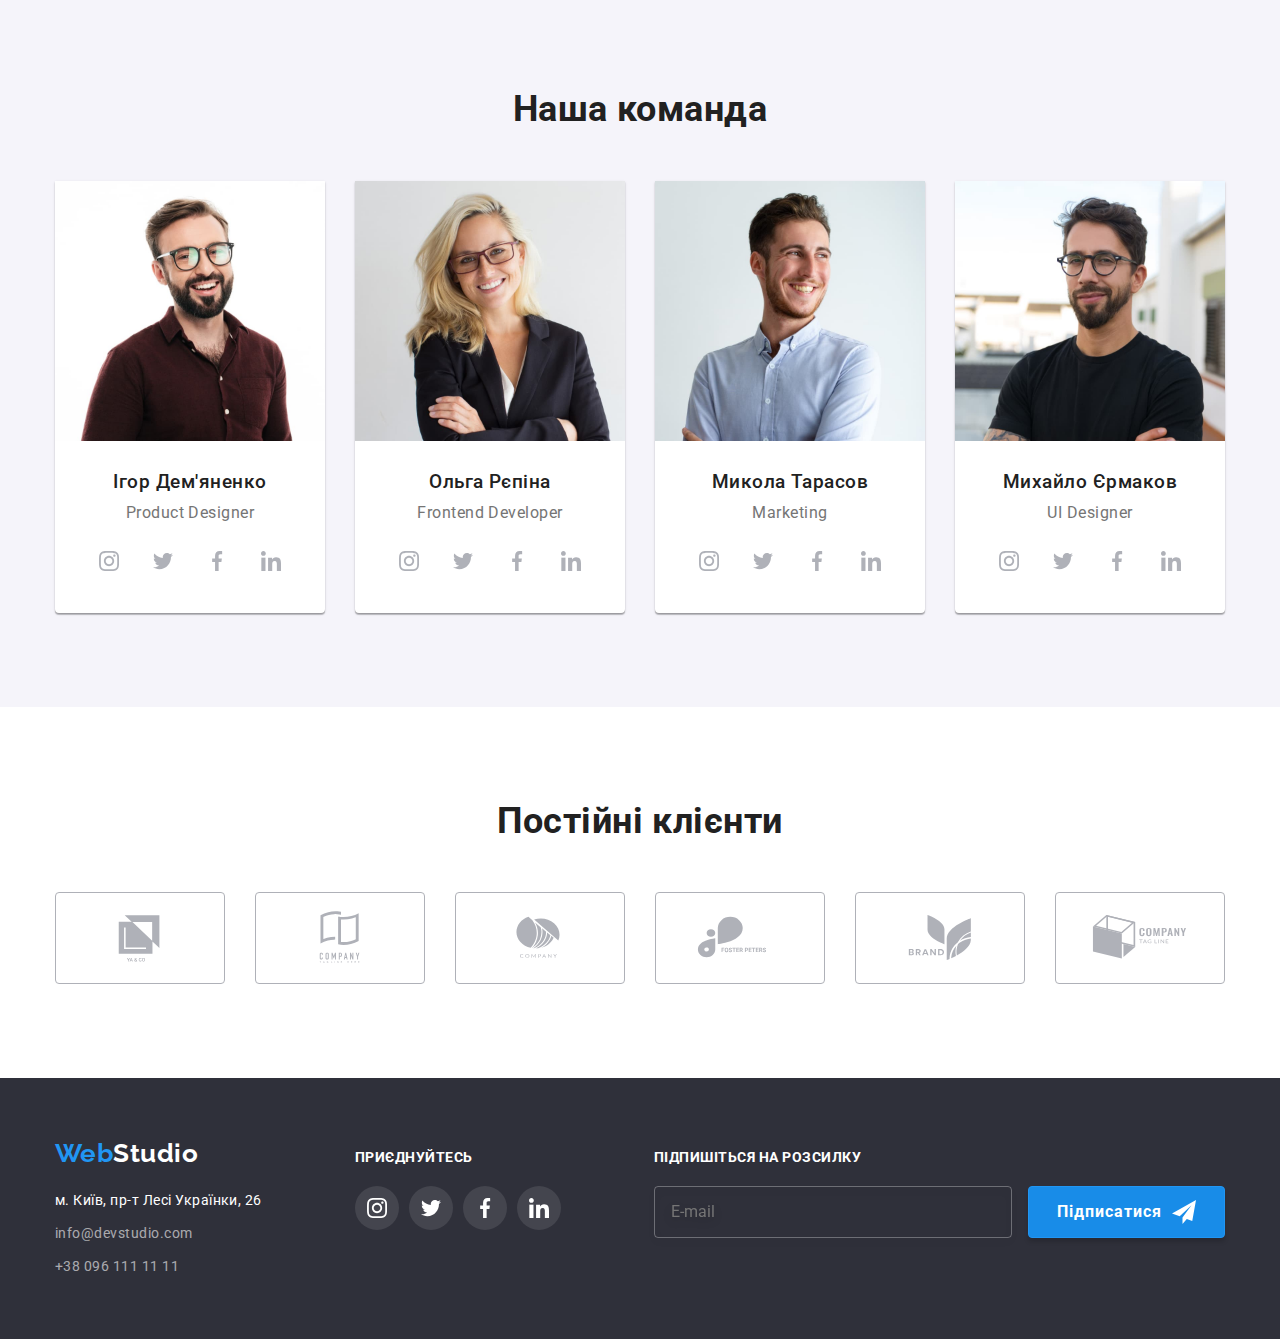
==== commit 60c94fdf: "Final hw6" ====
--- a/index.html
+++ b/index.html
@@ -416,7 +416,7 @@
                 </address>
             </div>
             <div class="footer-social">
-                <h3 class="footer-social-title">приєднуйтесь</h3>
+                <h3 class="footer-title">приєднуйтесь</h3>
                 <ul class="social-list list">
                     <li class="social-list-item">
                         <a href="" class="social-list-link social-list-link-footer">
@@ -448,9 +448,21 @@
                     </li>
                 </ul>
             </div>
+            <div class="footer-subscribe">
+                <h3 class="footer-title">Підпишіться на розсилку</h3>
+                <label for="subscribe" class="visually-hidden">Enter your email</label>
+                <input class="subscribe-input" type="email" name="email" id="subscribe" placeholder="E-mail">
+                <button class="subscribe-btn blue-btn btn" type="submit">Підписатися
+                    <svg class="subscribe-btn-icon" width="24" height="24">
+                        <use href="./images/icons.svg#icon-send"></use>
+                    </svg>
+                </button>
+
+            </div>
         </div>
     </footer>
-    <script src="./js/modal.js"></script>
+    <script src=" ./js/modal.js">
+    </script>
 </body>
 
 </html>--- a/css/style.css
+++ b/css/style.css
@@ -96,21 +96,21 @@
   line-height: 1.19;
 }
 
-.blue-btn:hover,
-.blue-btn:focus {
-  background-color: #188ce8;
-}
-
 .blue-btn {
   font-weight: 700;
   font-size: 16px;
   line-height: 1.88;
   letter-spacing: 0.06em;
-  background-color: var(--accent-color);
+  background-color: #188ce8;
   color: #ffffff;
   transition: background-color var(--transition-dur-and-func);
   box-shadow: 0px 4px 4px rgba(0, 0, 0, 0.15);
   border-radius: 4px;
+}
+
+.blue-btn:hover,
+.blue-btn:focus {
+  background-color: var(--accent-color);
 }
 /* ==================== /COMPONENTS ==================== */
 
@@ -359,8 +359,9 @@
   height: 40px;
   border: 1px solid rgba(33, 33, 33, 0.2);
   border-radius: 4px;
+  color: var(--primary-text-color);
+  transition: border-color var(--transition-dur-and-func);
   padding-left: 42px;
-  transition: border-color var(--transition-dur-and-func);
 }
 
 .modal-form-input:focus {
@@ -372,12 +373,13 @@
 }
 
 .modal-form-icon {
+  display: block;
   position: absolute;
   top: 50%;
   left: 12px;
   transform: translateY(-50%);
-  display: block;
   transition: fill var(--transition-dur-and-func);
+  fill: var(--primary-text-color);
 }
 
 .modal-form-input:focus + .modal-form-icon {
@@ -385,6 +387,10 @@
 }
 
 .modal-form-message {
+  font-size: 12px;
+  line-height: 1.16;
+  letter-spacing: 0.01em;
+  color: var(--primary-text-color);
   width: 100%;
   height: 120px;
   resize: none;
@@ -766,15 +772,14 @@
 /* social */
 .footer-container {
   display: flex;
-  column-gap: 70px;
-}
-
-.footer-social-title {
+  justify-content: space-between;
+}
+
+.footer-title {
   font-style: normal;
   font-weight: 700;
   font-size: 14px;
   line-height: 1.14;
-  letter-spacing: 0.03em;
   text-transform: uppercase;
   color: #ffffff;
   margin-bottom: 20px;
@@ -788,4 +793,38 @@
   background: rgba(255, 255, 255, 0.1);
 }
 
+/* subscribe */
+
+.subscribe-input {
+  font-size: 16px;
+  line-height: 1.25;
+  color: rgba(255, 255, 255, 0.6);
+  border: 1px solid rgba(255, 255, 255, 0.3);
+  filter: drop-shadow(0px 4px 4px rgba(0, 0, 0, 0.15));
+  border-radius: 4px;
+  width: 358px;
+  transition: border 250ms cubic-bezier(0.4, 0, 0.2, 1);
+  background-color: transparent;
+  outline: none;
+  padding: 15px 16px;
+}
+
+.subscribe-input:focus {
+  border: 1px solid #ffffff;
+  color: #ffffff;
+}
+
+.subscribe-btn {
+  display: inline-flex;
+  border: 1px solid var(--accent-color);
+  padding: 10px 28px;
+  margin-left: 12px;
+}
+
+.subscribe-btn-icon {
+  align-self: center;
+  fill: #ffffff;
+  margin-left: 10px;
+}
+
 /* ==================== /FOOTER ==================== */
